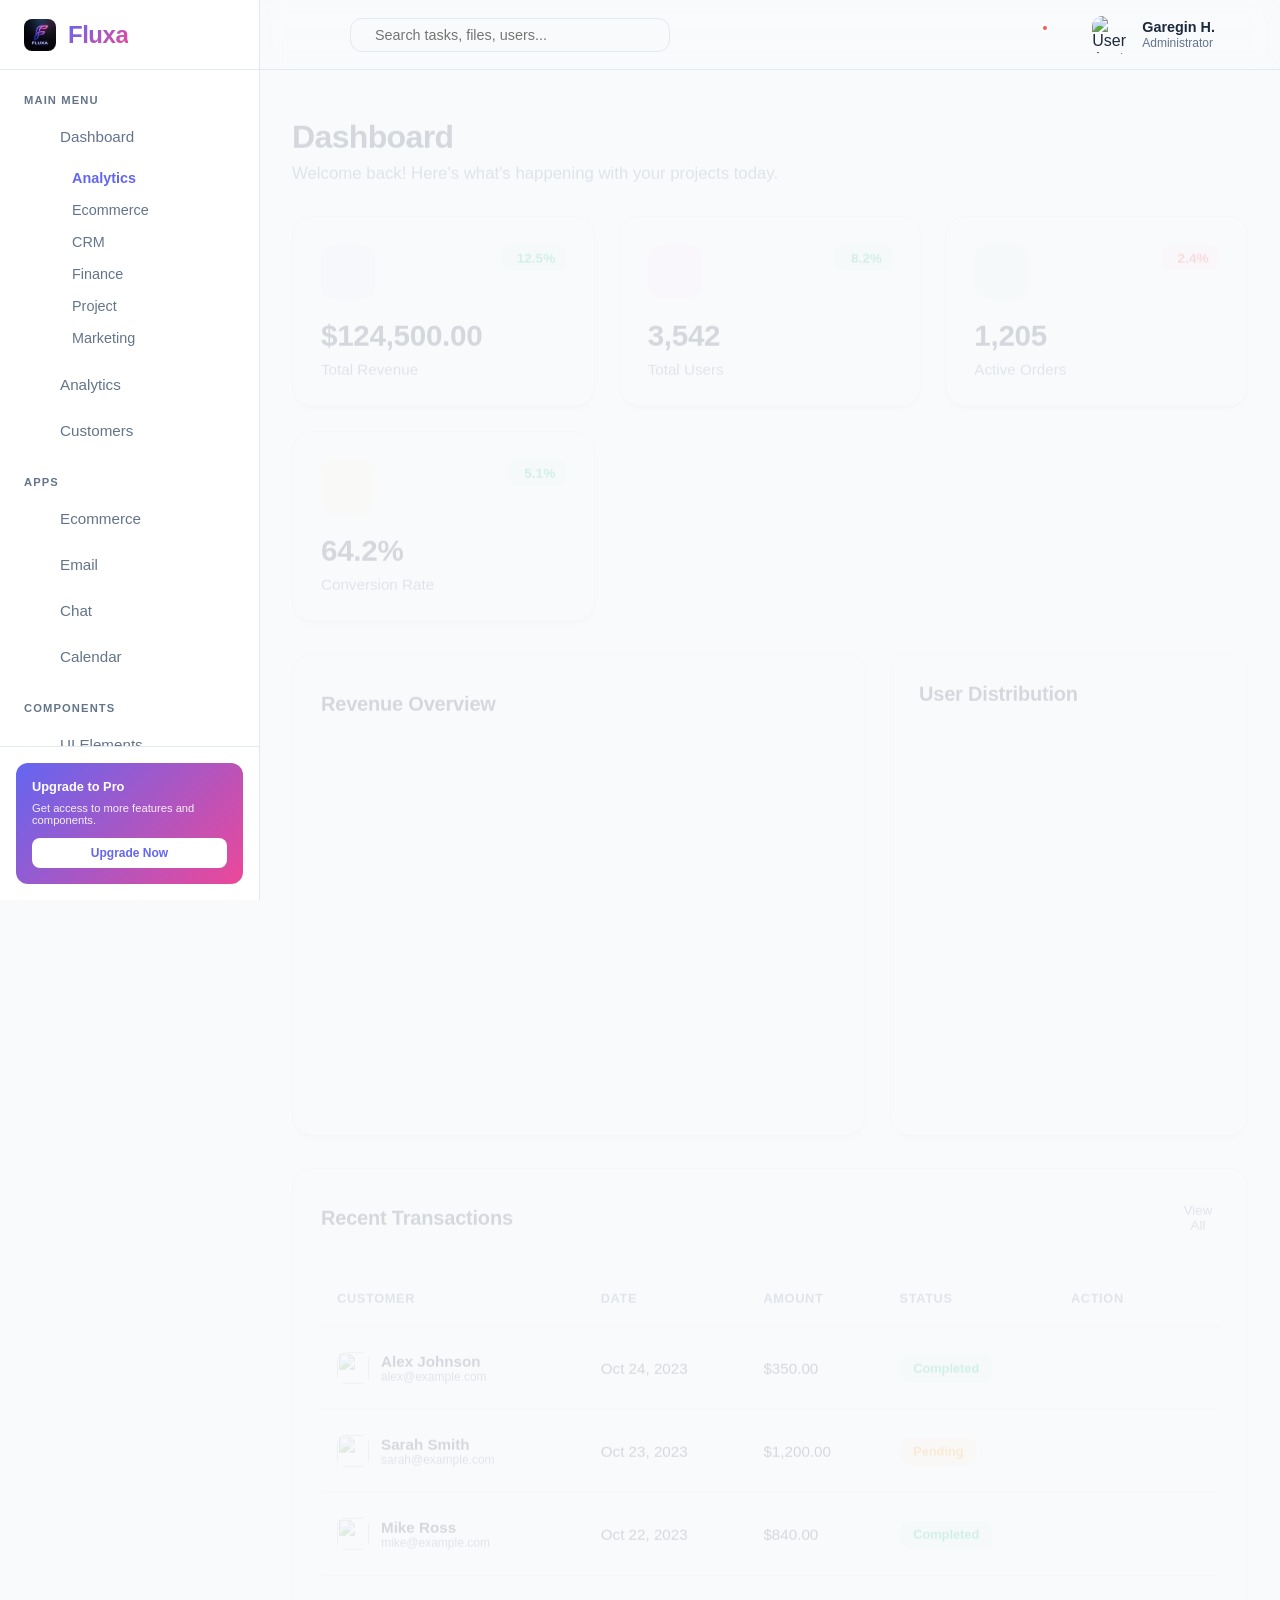
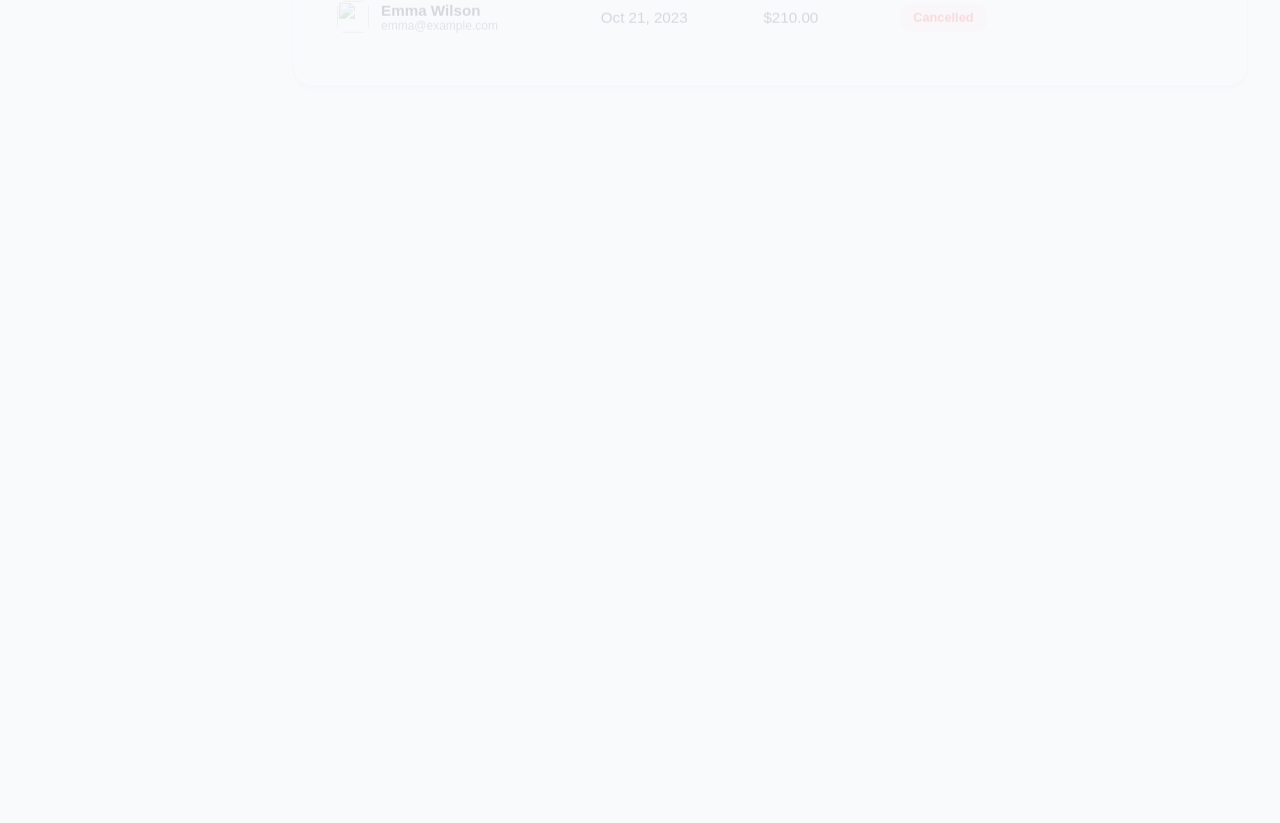
==== index.html @ 7cdd884b "initial commit" ====
<!DOCTYPE html>
<html>
<head>
    <meta http-equiv="refresh" content="0; url=dashboard/analytics.html">
    <title>Fluxa Redirect</title>
</head>
<body>
    <p>If you are not redirected, <a href="dashboard/analytics.html">click here</a>.</p>
</body>
</html>
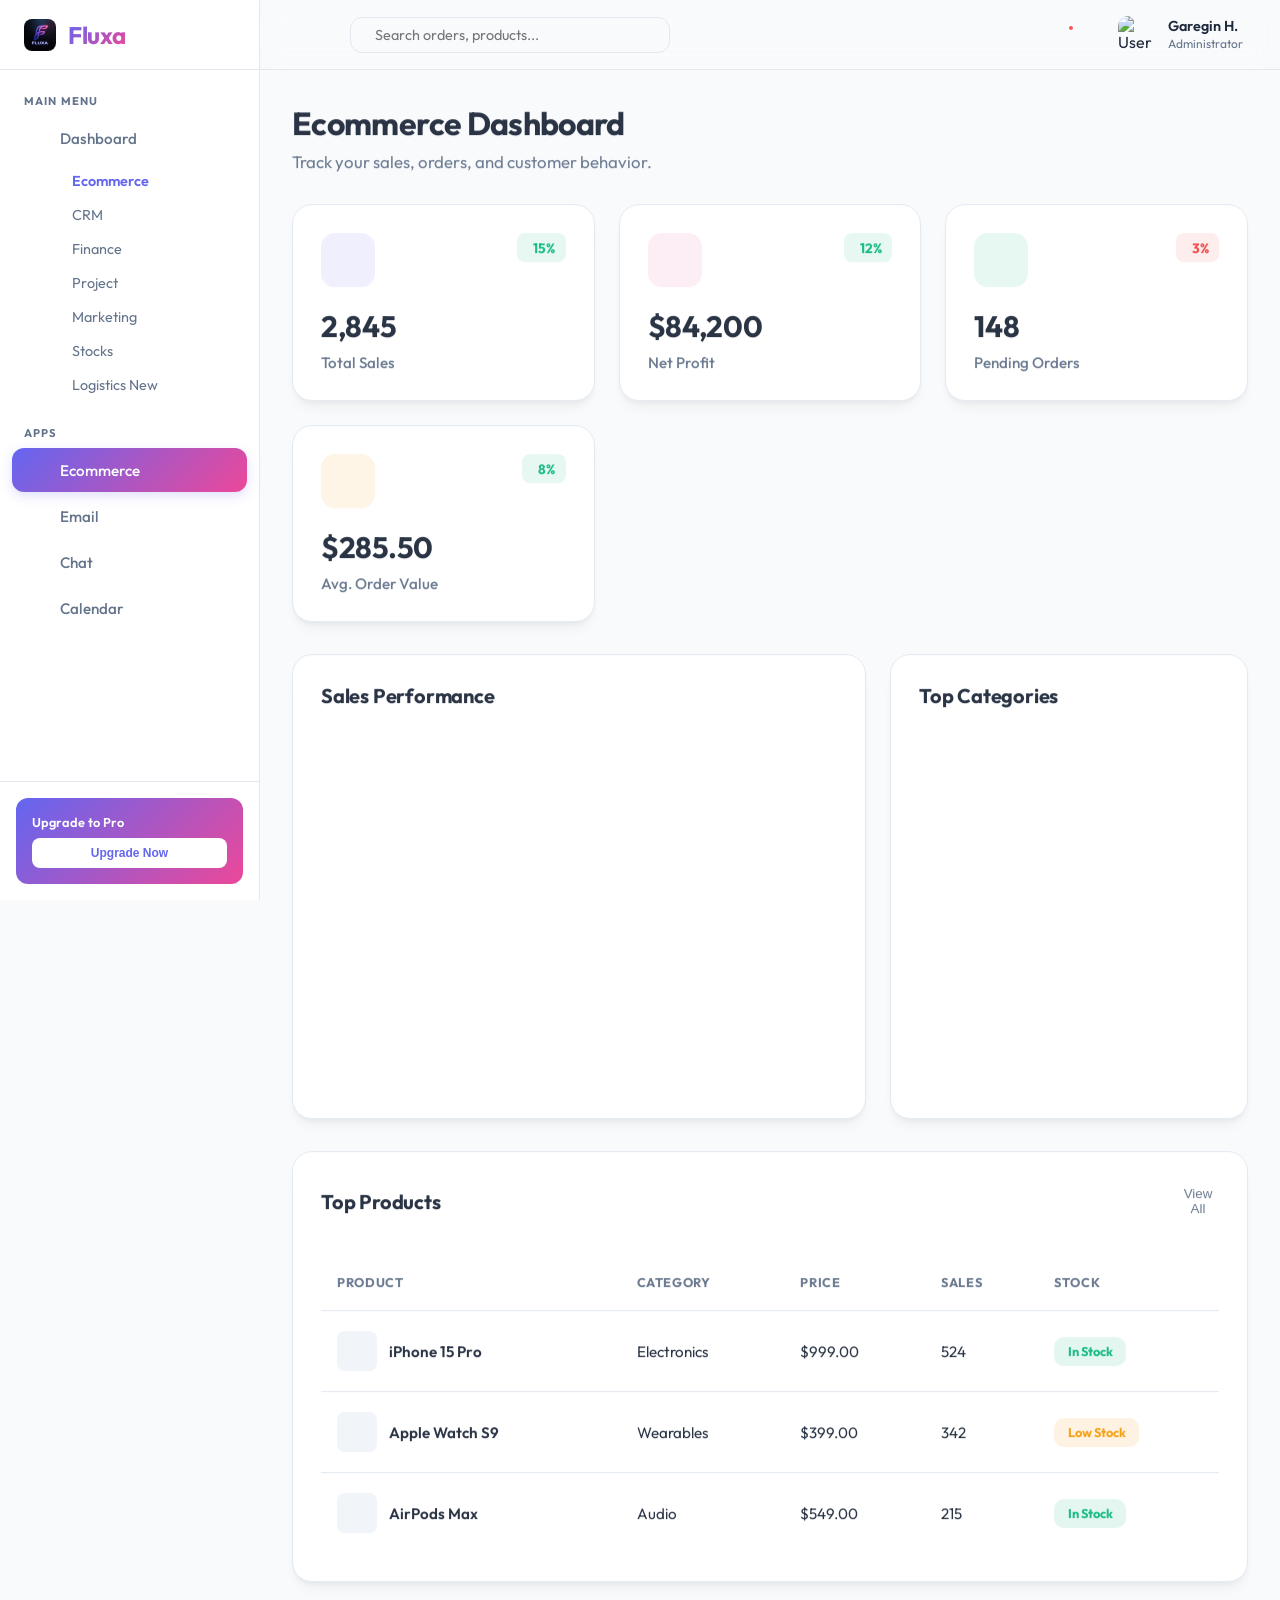
==== commit 95d97725: "refactor: remove Analytics dashboard and update repository branding in documentation" ====
--- a/index.html
+++ b/index.html
@@ -1,10 +1,10 @@
 <!DOCTYPE html>
 <html>
 <head>
-    <meta http-equiv="refresh" content="0; url=dashboard/analytics.html">
+    <meta http-equiv="refresh" content="0; url=dashboard/ecommerce.html">
     <title>Fluxa Redirect</title>
 </head>
 <body>
-    <p>If you are not redirected, <a href="dashboard/analytics.html">click here</a>.</p>
+    <p>If you are not redirected, <a href="dashboard/ecommerce.html">click here</a>.</p>
 </body>
 </html>
